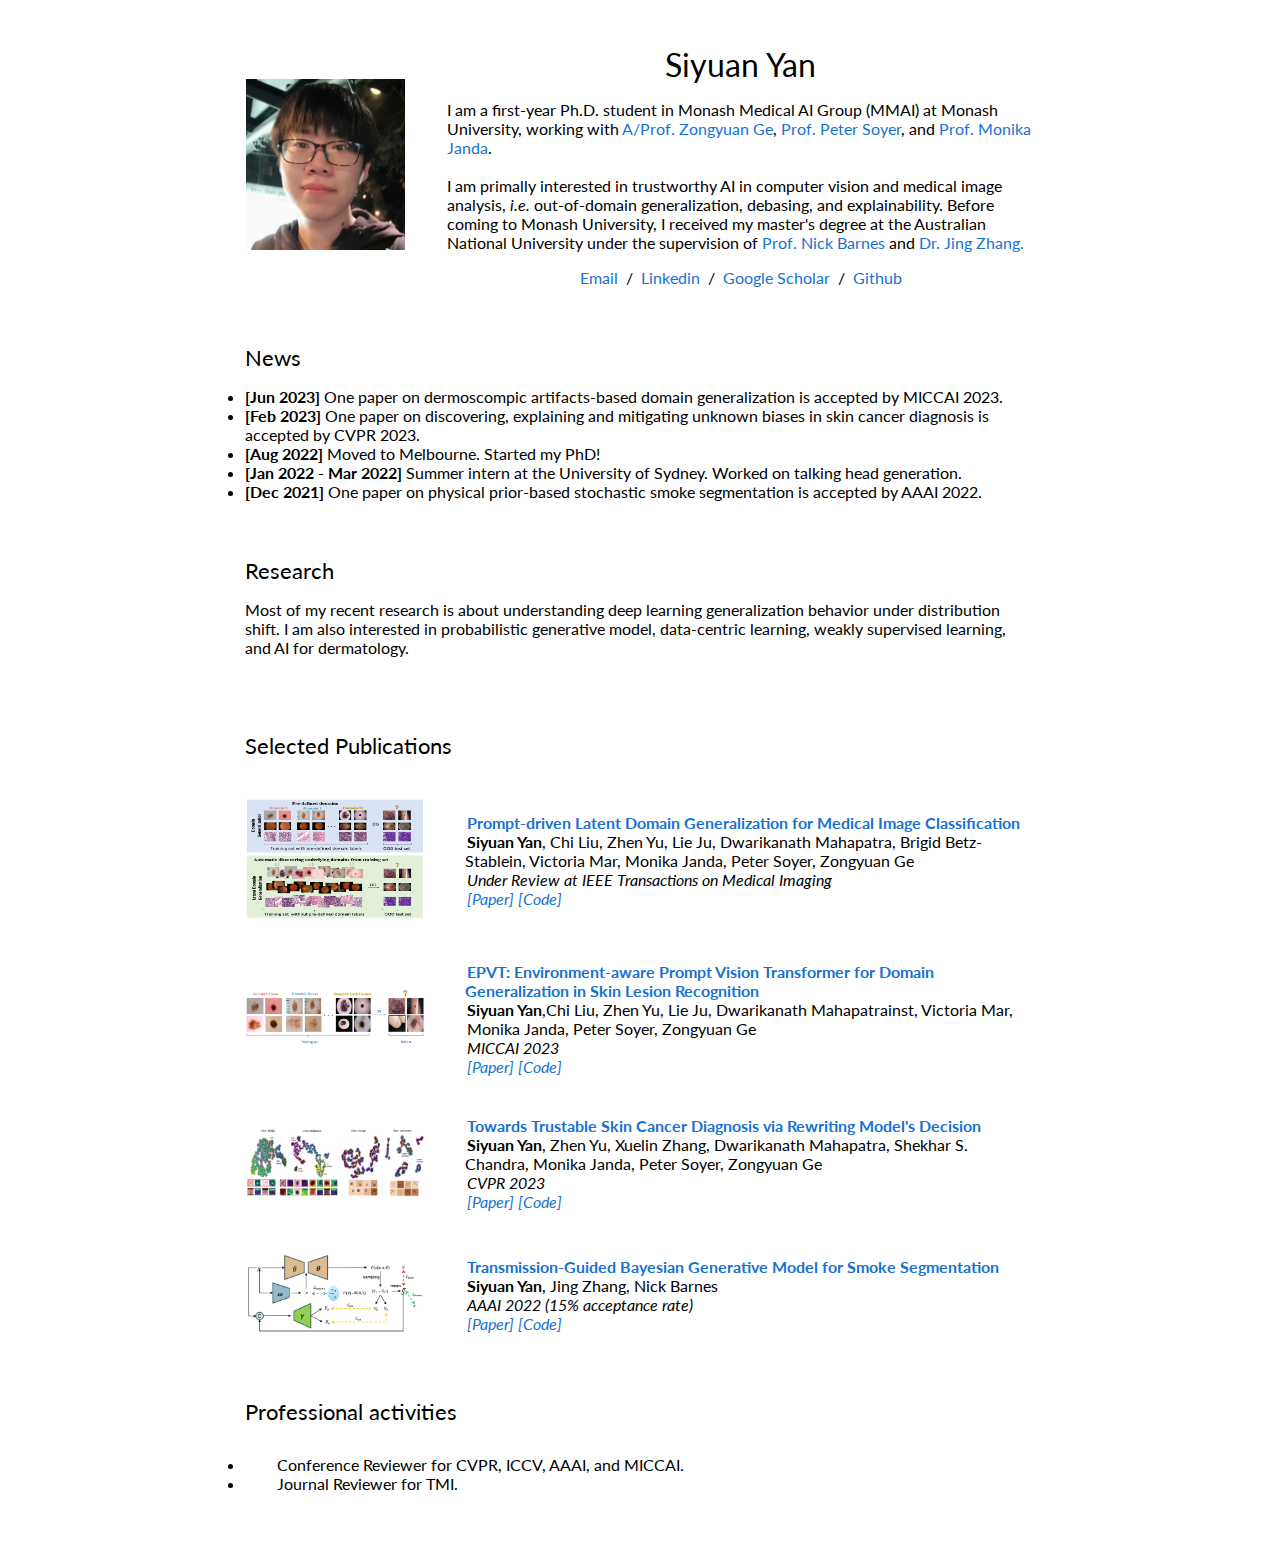
==== index.html @ 74eb12ff "update" ====
<!DOCTYPE HTML>
<html lang="en"><head><meta http-equiv="Content-Type" content="text/html; charset=UTF-8">
  <title>Siyuan Yan</title>

  <meta name="author" content="Siyuan Yan">
  <meta name="viewport" content="width=device-width, initial-scale=1">

  <link rel="stylesheet" type="text/css" href="stylesheet.css">

  <link rel="canonical" href="https://leonidk.com/">
  <link href="https://fonts.googleapis.com/css?family=Lato:400,700,400italic,700italic" rel="stylesheet" type="text/css">
  
  <!-- <link rel="icon" type="image/png" href="images/icon.png"> -->

  <!-- Global site tag (gtag.js) - Google Analytics -->
  <script async src="https://www.googletagmanager.com/gtag/js?id=G-W84Q98NV85"></script>
  <script>
    window.dataLayer = window.dataLayer || [];
    function gtag(){dataLayer.push(arguments);}
    gtag('js', new Date());

    gtag('config', 'G-W84Q98NV85');
  </script>

</head>



<body>
<table style="width:100%;max-width:830px;border:0px;border-spacing:0px;border-collapse:separate;margin-right:auto;margin-left:auto;"><tbody>

    <tr style="padding:0px">
      <td style="padding:0px">
        <table style="width:100%;border:0px;border-spacing:0px;border-collapse:separate;margin-right:auto;margin-left:auto;"><tbody>
          <tr style="padding:0px">
            <td style="padding:2.5%;width:16%;max-width:16%">
              <a href="images/siyuanyan.p"><img style="width:100%;max-width:100%" alt="profile photo" src="images/siyuanyan.png" class="hoverZoomLink"></a>
            </td>

            <td style="padding:2.5%;width:50%;vertical-align:middle;">
              <p style="text-align:center">
                <name> Siyuan Yan</name>
              </p>
              <p>I am a first-year Ph.D. student in Monash Medical AI Group (MMAI) at Monash University, working with  <a href="https://zongyuange.github.io/">A/Prof. Zongyuan Ge</a>, <a href="https://scholar.google.com.au/citations?user=PyM9YoAAAAAJ&hl=en"> Prof. Peter Soyer</a>, and  <a href="https://scholar.google.com.au/citations?user=dJmvfEMAAAAJ&hl=en"> Prof. Monika Janda</a>.
              <br />
              <br />
              I am primally interested in trustworthy AI in computer vision and medical image analysis, <i>i.e.</i> out-of-domain generalization, debasing, and explainability. Before coming to Monash University, I received my master's degree at the Australian National University under the supervision of  <a href="http://users.cecs.anu.edu.au/~nmb/">Prof. Nick Barnes</a> and  <a href="https://scholar.google.com.au/citations?user=Qa1DMv8AAAAJ&hl=en">Dr. Jing Zhang. </a></p>

              <p style="text-align:center">
              	<a href="https://mail.google.com/mail/u/0/?fs=1&tf=cm&source=mailto&to=siyuan.yan@monash.edu">Email</a> &nbsp/&nbsp
                <a href="https://www.linkedin.com/in/siyuan-yan-1496671bb/?originalSubdomain=au">Linkedin</a> &nbsp/&nbsp
                <a href="https://scholar.google.com/citations?hl=en&user=LGcOLREAAAAJ&view_op=list_works&authuser=1&gmla=AMpAcmRloBcYZOp_fPLMykEU8Mr9HqxjkShTy8hEq35S8aHawZgQpzpeVKXBcT5fn5tPhURKw5QIbd8HbtP946yY">Google Scholar</a> &nbsp/&nbsp
                <a href="https://github.com/SiyuanYan1">Github</a>
                <!-- <a href="data/CV_Jianyuan_2021.pdf">CV</a> -->
              </p>
            </td>
          </tr>
        </tbody></table>

	



           <table style="width:100%;border:0px;border-spacing:0px;border-collapse:separate;margin-right:auto;margin-left:auto;">
                <tbody>

                <!--### NEWS-->
                <tr>
                    <td style="padding:20px;width:100%;vertical-align:middle">
                        <heading>News</heading>
                        <p>
                        <li><b>[Jun 2023]</b> One paper on dermoscompic artifacts-based domain generalization is accepted by MICCAI 2023. </li>
                        <li><b>[Feb 2023]</b> One paper on discovering, explaining and mitigating unknown biases in skin cancer diagnosis is accepted by CVPR 2023.</li>
                        <li><b>[Aug 2022]</b> Moved to Melbourne. Started my PhD!</li>
                        <li><b>[Jan 2022 - Mar 2022]</b> Summer intern at the University of Sydney. Worked on talking head generation.</li>
                        <li><b>[Dec 2021]</b> One paper on physical prior-based stochastic smoke segmentation is accepted by AAAI 2022.</li>

                        </p>
                    </td>
                </tr>
                </tbody>
            </table>

            <table style="width:100%;border:0px;border-spacing:0px;border-collapse:separate;margin-right:auto;margin-left:auto;">
                <tbody>
                <!--### Research-->
                <tr>
                    <td style="padding:20px;width:100%;vertical-align:middle">
                        <heading>Research</heading>
                        <p> Most of my recent research is about understanding deep learning generalization behavior under distribution shift. I am also interested in probabilistic generative model, data-centric learning, weakly supervised learning, and AI for dermatology.
                        </p>
                    </td>
                </tr>
                </tbody>
            </table>





        <!-- <hr> -->
        <br>

        <table style="width:100%;border:0px;border-spacing:0px;border-collapse:separate;margin-right:auto;margin-left:auto;"><tbody>
          <tr>
            <td style="padding:20px;width:100%;vertical-align:middle">
              <heading>Selected Publications</heading>
            </td>
          </tr>
        </tbody></table>

        <table style="width:100%;border:0px;border-spacing:0px;border-collapse:separate;margin-right:auto;margin-left:auto;"><tbody>
          <tr>
            <td style="padding:20px;width:25%;vertical-align:middle">
              <img src="papers/PLDG.png" alt="PontTuset" width="180" height="120" style="border-style: none">
            </td>
            <td style="padding:20px;width:75%;valign:middle">
              <div style="text-indent:0.1em"> <a href=" ">
                <papertitle>Prompt-driven Latent Domain Generalization for Medical Image Classification </papertitle>
              </a> </div>
              <div style="text-indent:0.1em"> <strong>Siyuan Yan</strong>, Chi Liu, Zhen Yu, Lie Ju, Dwarikanath Mahapatra, Brigid Betz-Stablein, Victoria Mar, Monika Janda, Peter Soyer, Zongyuan Ge </div>
              <div style="text-indent:0.1em"> <i>Under Review at IEEE Transactions on Medical Imaging </div>
                 <div style="text-indent:0.1em"> <a href="">[Paper]</a>  <a href="">[Code]</a> 
      
              </td>
          </tr>
		
        <table style="width:100%;border:0px;border-spacing:0px;border-collapse:separate;margin-right:auto;margin-left:auto;"><tbody>
          <tr>
            <td style="padding:20px;width:25%;vertical-align:middle">
              <img src="papers/EPVT.png" alt="PontTuset" width="180" height="55" style="border-style: none">
            </td>
            <td style="padding:20px;width:75%;valign:middle">
              <div style="text-indent:0.1em"> <a href="https://arxiv.org/abs/2304.01508">
                <papertitle>EPVT: Environment-aware Prompt Vision Transformer for Domain Generalization in Skin Lesion Recognition</papertitle>
              </a> </div>
              <div style="text-indent:0.1em"> <strong>Siyuan Yan</strong>,Chi Liu, Zhen Yu, Lie Ju, Dwarikanath Mahapatrainst, Victoria Mar, </div>
              <div style="text-indent:0.1em">  Monika Janda, Peter Soyer, Zongyuan Ge </div>
              <div style="text-indent:0.1em"> <i>MICCAI 2023 </div>
              <div style="text-indent:0.1em"> <a href="https://arxiv.org/abs/2304.01508">[Paper]</a>  <a href="https://github.com/SiyuanYan1/EPVT">[Code]</a> </a>
              </td>
          </tr>

          <tr>
              <td style="padding:20px;width:25%;vertical-align:middle">
                <img src="papers/cvpr3.png" alt="PontTuset" width="180" height="70" style="border-style: none">
              </td>
              <td style="padding:20px;width:75%;valign:middle">
              <div style="text-indent:0.1em"> <a href="https://siyuanyan1.github.io/projects/trust_derm">
                <div style="text-indent:0.1em"> <a href="">
                  <papertitle>Towards Trustable Skin Cancer Diagnosis via Rewriting Model's Decision</papertitle>
                </a> </div>
                <div style="text-indent:0.1em"> <strong>Siyuan Yan</strong>, Zhen Yu, Xuelin Zhang, Dwarikanath Mahapatra, Shekhar S. Chandra, Monika Janda, Peter Soyer, Zongyuan Ge </div>
                <div style="text-indent:0.1em"> <i>CVPR 2023</div>
                <div style="text-indent:0.1em"> <a href="https://openaccess.thecvf.com/content/CVPR2023/papers/Yan_Towards_Trustable_Skin_Cancer_Diagnosis_via_Rewriting_Models_Decision_CVPR_2023_paper.pdf">[Paper]</a> <a href="">[Code]</a> 
          </tr>

          <tr>
              <td style="padding:20px;width:25%;vertical-align:middle">
                <img src="papers/AAAI22.png" alt="PontTuset" width="180" style="border-style: none">
              </td>

              <td style="padding:20px;width:75%;valign:middle">
                <div style="text-indent:0.1em"> <a href="https://ojs.aaai.org/index.php/AAAI/article/view/20207">
                  <papertitle>Transmission-Guided Bayesian Generative Model for Smoke Segmentation</papertitle>
                </a> </div>
                <div style="text-indent:0.1em"> <strong>Siyuan Yan</strong>, Jing Zhang, Nick Barnes </div>
            
                <div style="text-indent:0.1em"> <i>AAAI 2022 (15% acceptance rate) </div>
                <div style="text-indent:0.1em"> <a href="https://ojs.aaai.org/index.php/AAAI/article/view/20207">[Paper]</a>  <a href="https://github.com/SiyuanYan1/Transmission-BVM">[Code]</a> 
                </td>
          </tr>
          
              </tr>
        </tbody></table>


        <!-- <hr> -->
        <br>

        <table style="width:100%;border:0px;border-spacing:0px;border-collapse:separate;margin-right:auto;margin-left:auto;"><tbody>
          <tr>
            <td style="padding:20px 20px;width:100%;vertical-align:middle">
              <heading>Professional activities</heading>
            </td>
          </tr>

          <tr>
            <td style="padding:10px 20px;width:100%;valign:middle">
              <div style="text-indent:2em">  <li>Conference Reviewer for CVPR, ICCV, AAAI, and MICCAI.</li> </div>
               <div style="text-indent:2em">  <li>Journal Reviewer for TMI.</li> </div>
            </td>

          </tr>



        </tbody></table>


  <table class="sub-table" style="width: 100px; height: 50px;" align="center">

<script type="text/javascript" id="clustrmaps" src="//clustrmaps.com/map_v2.js?d=M97qfQHuZF5EjNcV7Dy9Huc58pzf_lkwg55cVZgbWNs&cl=ffffff&w=a"></script></table>


</body>

</html>
---- stylesheet.css ----
/* latin-ext */
@font-face {
  font-family: 'Lato';
  font-style: italic;
  font-weight: 400;
  src: local('Lato Italic'), local('Lato-Italic'), url(https://fonts.gstatic.com/s/lato/v15/S6u8w4BMUTPHjxsAUi-qNiXg7eU0.woff2) format('woff2');
  unicode-range: U+0100-024F, U+0259, U+1E00-1EFF, U+2020, U+20A0-20AB, U+20AD-20CF, U+2113, U+2C60-2C7F, U+A720-A7FF;
}
/* latin */
@font-face {
  font-family: 'Lato';
  font-style: italic;
  font-weight: 400;
  src: local('Lato Italic'), local('Lato-Italic'), url(https://fonts.gstatic.com/s/lato/v15/S6u8w4BMUTPHjxsAXC-qNiXg7Q.woff2) format('woff2');
  unicode-range: U+0000-00FF, U+0131, U+0152-0153, U+02BB-02BC, U+02C6, U+02DA, U+02DC, U+2000-206F, U+2074, U+20AC, U+2122, U+2191, U+2193, U+2212, U+2215, U+FEFF, U+FFFD;
}
/* latin-ext */
@font-face {
  font-family: 'Lato';
  font-style: italic;
  font-weight: 700;
  src: local('Lato Bold Italic'), local('Lato-BoldItalic'), url(https://fonts.gstatic.com/s/lato/v15/S6u_w4BMUTPHjxsI5wq_FQftx9897sxZ.woff2) format('woff2');
  unicode-range: U+0100-024F, U+0259, U+1E00-1EFF, U+2020, U+20A0-20AB, U+20AD-20CF, U+2113, U+2C60-2C7F, U+A720-A7FF;
}
/* latin */
@font-face {
  font-family: 'Lato';
  font-style: italic;
  font-weight: 700;
  src: local('Lato Bold Italic'), local('Lato-BoldItalic'), url(https://fonts.gstatic.com/s/lato/v15/S6u_w4BMUTPHjxsI5wq_Gwftx9897g.woff2) format('woff2');
  unicode-range: U+0000-00FF, U+0131, U+0152-0153, U+02BB-02BC, U+02C6, U+02DA, U+02DC, U+2000-206F, U+2074, U+20AC, U+2122, U+2191, U+2193, U+2212, U+2215, U+FEFF, U+FFFD;
}
/* latin-ext */
@font-face {
  font-family: 'Lato';
  font-style: normal;
  font-weight: 400;
  src: local('Lato Regular'), local('Lato-Regular'), url(https://fonts.gstatic.com/s/lato/v15/S6uyw4BMUTPHjxAwXiWtFCfQ7A.woff2) format('woff2');
  unicode-range: U+0100-024F, U+0259, U+1E00-1EFF, U+2020, U+20A0-20AB, U+20AD-20CF, U+2113, U+2C60-2C7F, U+A720-A7FF;
}
/* latin */
@font-face {
  font-family: 'Lato';
  font-style: normal;
  font-weight: 400;
  src: local('Lato Regular'), local('Lato-Regular'), url(https://fonts.gstatic.com/s/lato/v15/S6uyw4BMUTPHjx4wXiWtFCc.woff2) format('woff2');
  unicode-range: U+0000-00FF, U+0131, U+0152-0153, U+02BB-02BC, U+02C6, U+02DA, U+02DC, U+2000-206F, U+2074, U+20AC, U+2122, U+2191, U+2193, U+2212, U+2215, U+FEFF, U+FFFD;
}
/* latin-ext */
@font-face {
  font-family: 'Lato';
  font-style: normal;
  font-weight: 700;
  src: local('Lato Bold'), local('Lato-Bold'), url(https://fonts.gstatic.com/s/lato/v15/S6u9w4BMUTPHh6UVSwaPGQ3q5d0N7w.woff2) format('woff2');
  unicode-range: U+0100-024F, U+0259, U+1E00-1EFF, U+2020, U+20A0-20AB, U+20AD-20CF, U+2113, U+2C60-2C7F, U+A720-A7FF;
}
/* latin */
@font-face {
  font-family: 'Lato';
  font-style: normal;
  font-weight: 700;
  src: local('Lato Bold'), local('Lato-Bold'), url(https://fonts.gstatic.com/s/lato/v15/S6u9w4BMUTPHh6UVSwiPGQ3q5d0.woff2) format('woff2');
  unicode-range: U+0000-00FF, U+0131, U+0152-0153, U+02BB-02BC, U+02C6, U+02DA, U+02DC, U+2000-206F, U+2074, U+20AC, U+2122, U+2191, U+2193, U+2212, U+2215, U+FEFF, U+FFFD;
}

a {
  color: #1772d0;
  text-decoration: none;
}

a:focus,
a:hover {
  color: #f09228;
  text-decoration: none;
}

body,
td,
th,
tr,
p,
a {
  font-family: 'Lato', Verdana, Helvetica, sans-serif;
  font-size: 16px
}

strong {
  font-family: 'Lato', Verdana, Helvetica, sans-serif;
  font-size: 16px;
}

heading {
  font-family: 'Lato', Verdana, Helvetica, sans-serif;
  font-size: 22px;
}

papertitle {
  font-family: 'Lato', Verdana, Helvetica, sans-serif;
  font-size: 16px;
  font-weight: 700
}

name {
  font-family: 'Lato', Verdana, Helvetica, sans-serif;
  font-size: 32px;
}

.one {
  width: 160px;
  height: 160px;
  position: relative;
}

.two {
  width: 160px;
  height: 160px;
  position: absolute;
  transition: opacity .2s ease-in-out;
  -moz-transition: opacity .2s ease-in-out;
  -webkit-transition: opacity .2s ease-in-out;
}

.fade {
  transition: opacity .2s ease-in-out;
  -moz-transition: opacity .2s ease-in-out;
  -webkit-transition: opacity .2s ease-in-out;
}

span.highlight {
  background-color: #ffffd0;
}
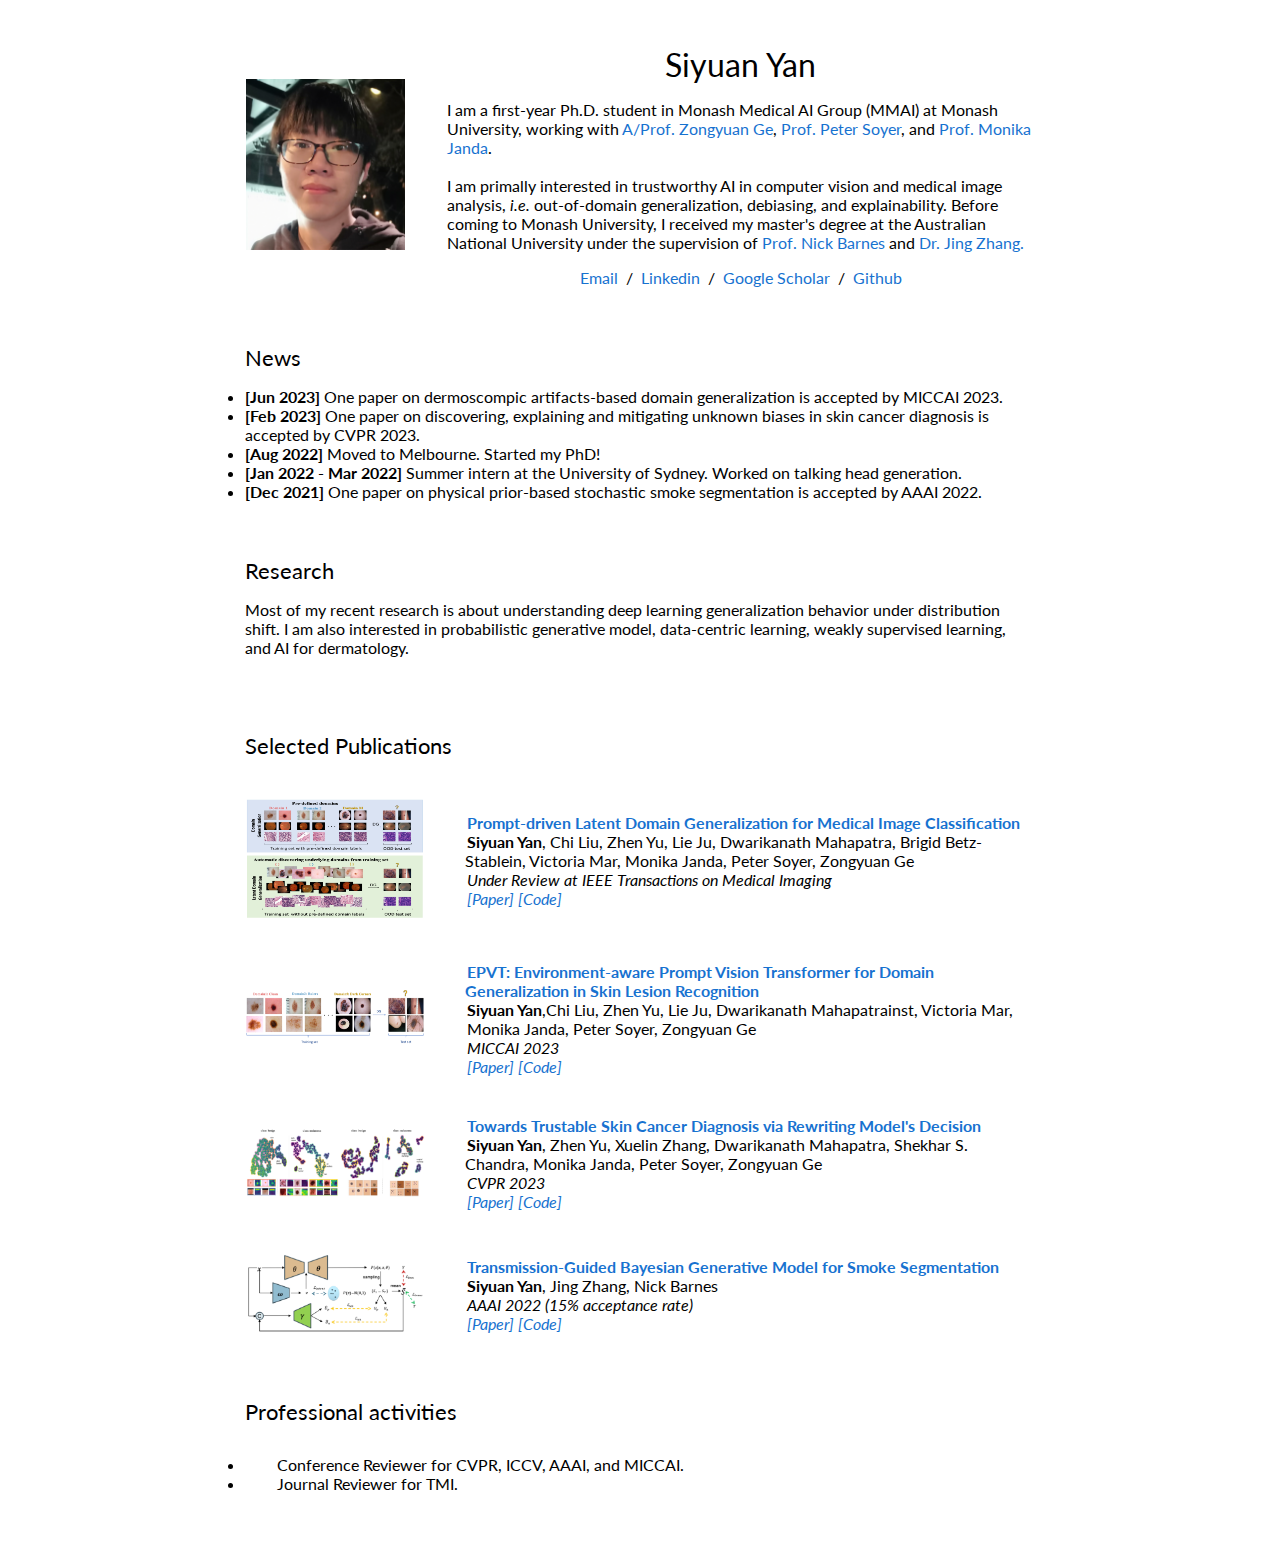
==== commit 17b11b4c: "up" ====
--- a/index.html
+++ b/index.html
@@ -44,12 +44,12 @@
               <p>I am a first-year Ph.D. student in Monash Medical AI Group (MMAI) at Monash University, working with  <a href="https://zongyuange.github.io/">A/Prof. Zongyuan Ge</a>, <a href="https://scholar.google.com.au/citations?user=PyM9YoAAAAAJ&hl=en"> Prof. Peter Soyer</a>, and  <a href="https://scholar.google.com.au/citations?user=dJmvfEMAAAAJ&hl=en"> Prof. Monika Janda</a>.
               <br />
               <br />
-              I am primally interested in trustworthy AI in computer vision and medical image analysis, <i>i.e.</i> out-of-domain generalization, debasing, and explainability. Before coming to Monash University, I received my master's degree at the Australian National University under the supervision of  <a href="http://users.cecs.anu.edu.au/~nmb/">Prof. Nick Barnes</a> and  <a href="https://scholar.google.com.au/citations?user=Qa1DMv8AAAAJ&hl=en">Dr. Jing Zhang. </a></p>
+              I am primally interested in trustworthy AI in computer vision and medical image analysis, <i>i.e.</i> out-of-domain generalization, debiasing, and explainability. Before coming to Monash University, I received my master's degree at the Australian National University under the supervision of  <a href="http://users.cecs.anu.edu.au/~nmb/">Prof. Nick Barnes</a> and  <a href="https://scholar.google.com.au/citations?user=Qa1DMv8AAAAJ&hl=en">Dr. Jing Zhang. </a></p>
 
               <p style="text-align:center">
               	<a href="https://mail.google.com/mail/u/0/?fs=1&tf=cm&source=mailto&to=siyuan.yan@monash.edu">Email</a> &nbsp/&nbsp
                 <a href="https://www.linkedin.com/in/siyuan-yan-1496671bb/?originalSubdomain=au">Linkedin</a> &nbsp/&nbsp
-                <a href="https://scholar.google.com/citations?hl=en&user=LGcOLREAAAAJ&view_op=list_works&authuser=1&gmla=AMpAcmRloBcYZOp_fPLMykEU8Mr9HqxjkShTy8hEq35S8aHawZgQpzpeVKXBcT5fn5tPhURKw5QIbd8HbtP946yY">Google Scholar</a> &nbsp/&nbsp
+                <a href="https://scholar.google.com/citations?user=LGcOLREAAAAJ&hl=en">Google Scholar</a> &nbsp/&nbsp
                 <a href="https://github.com/SiyuanYan1">Github</a>
                 <!-- <a href="data/CV_Jianyuan_2021.pdf">CV</a> -->
               </p>
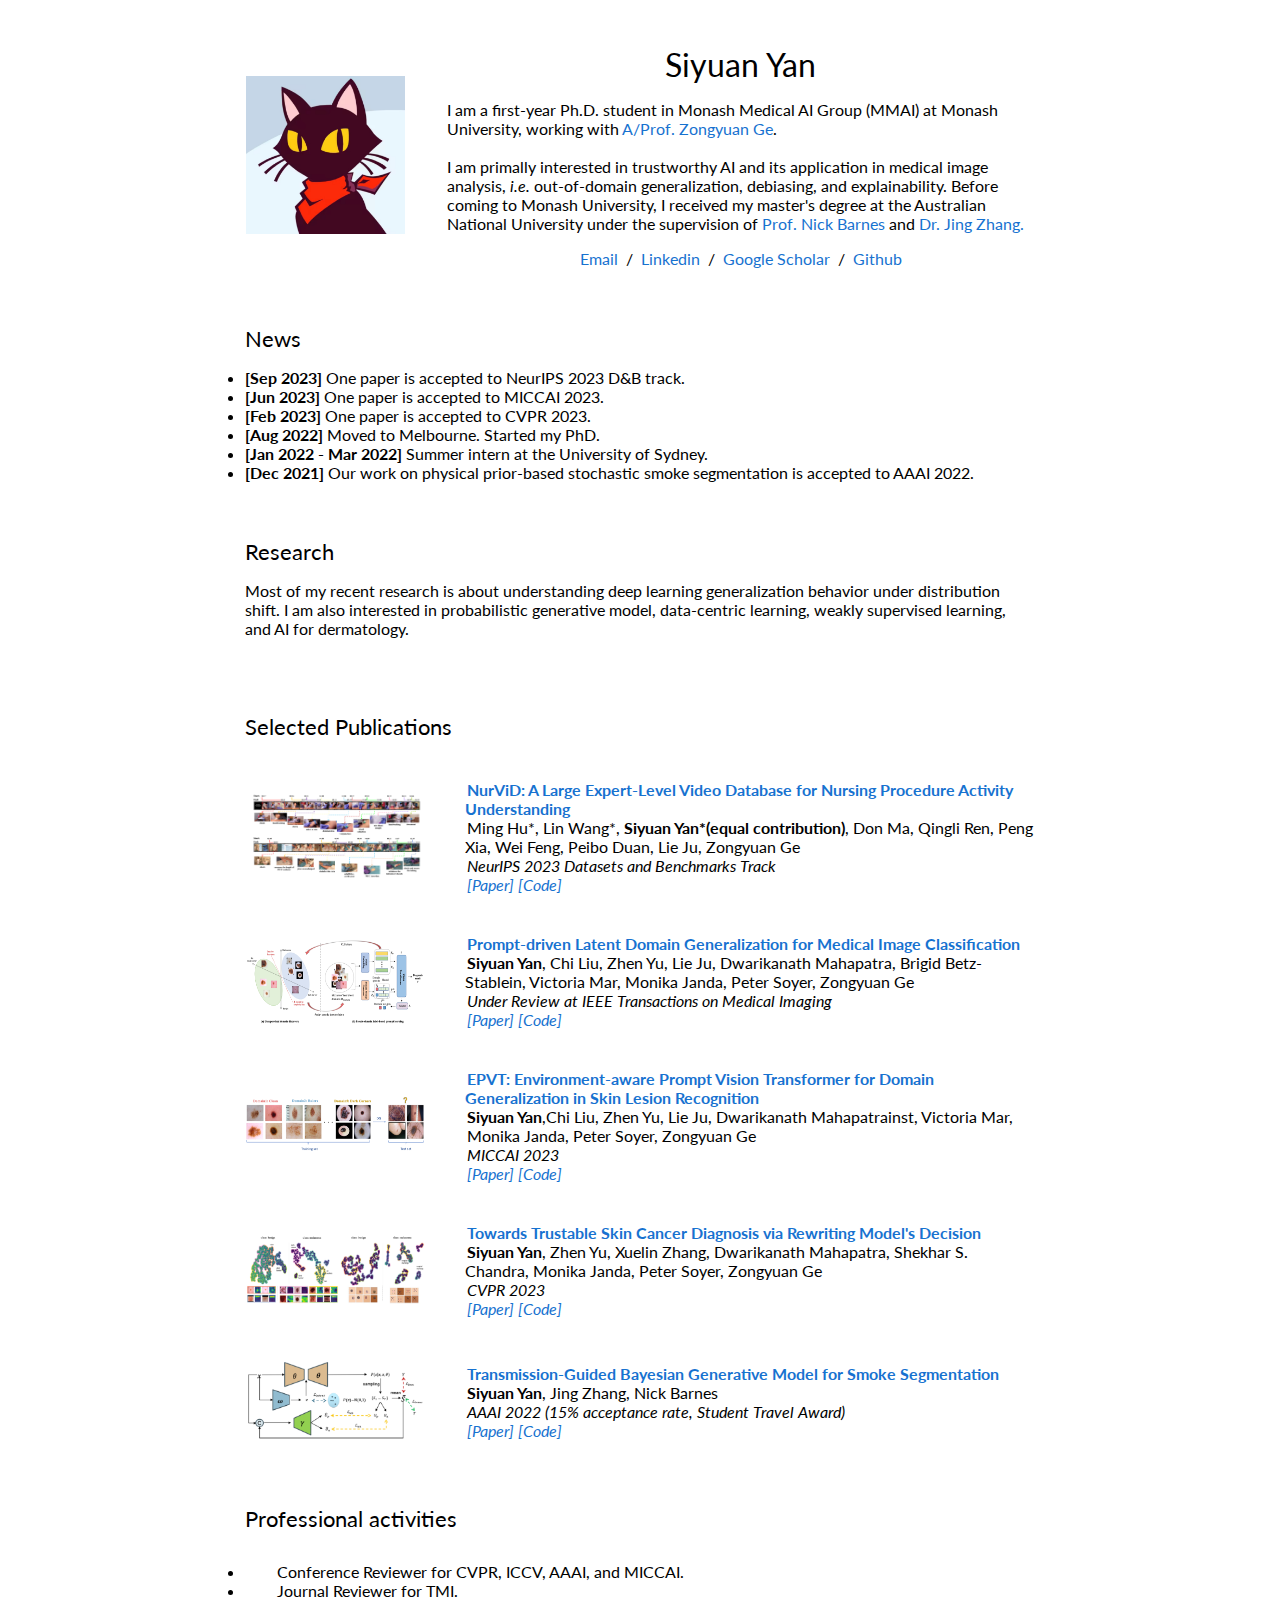
==== commit 08b5cb46: "cat" ====
--- a/index.html
+++ b/index.html
@@ -41,10 +41,10 @@
               <p style="text-align:center">
                 <name> Siyuan Yan</name>
               </p>
-              <p>I am a first-year Ph.D. student in Monash Medical AI Group (MMAI) at Monash University, working with  <a href="https://zongyuange.github.io/">A/Prof. Zongyuan Ge</a>, <a href="https://scholar.google.com.au/citations?user=PyM9YoAAAAAJ&hl=en"> Prof. Peter Soyer</a>, and  <a href="https://scholar.google.com.au/citations?user=dJmvfEMAAAAJ&hl=en"> Prof. Monika Janda</a>.
+              <p>I am a first-year Ph.D. student in Monash Medical AI Group (MMAI) at Monash University, working with  <a href="https://zongyuange.github.io/">A/Prof. Zongyuan Ge</a>.
               <br />
               <br />
-              I am primally interested in trustworthy AI in computer vision and medical image analysis, <i>i.e.</i> out-of-domain generalization, debiasing, and explainability. Before coming to Monash University, I received my master's degree at the Australian National University under the supervision of  <a href="http://users.cecs.anu.edu.au/~nmb/">Prof. Nick Barnes</a> and  <a href="https://scholar.google.com.au/citations?user=Qa1DMv8AAAAJ&hl=en">Dr. Jing Zhang. </a></p>
+              I am primally interested in trustworthy AI and its application in medical image analysis, <i>i.e.</i> out-of-domain generalization, debiasing, and explainability. Before coming to Monash University, I received my master's degree at the Australian National University under the supervision of  <a href="http://users.cecs.anu.edu.au/~nmb/">Prof. Nick Barnes</a> and  <a href="https://scholar.google.com.au/citations?user=Qa1DMv8AAAAJ&hl=en">Dr. Jing Zhang. </a></p>
 
               <p style="text-align:center">
               	<a href="https://mail.google.com/mail/u/0/?fs=1&tf=cm&source=mailto&to=siyuan.yan@monash.edu">Email</a> &nbsp/&nbsp
@@ -69,11 +69,12 @@
                     <td style="padding:20px;width:100%;vertical-align:middle">
                         <heading>News</heading>
                         <p>
-                        <li><b>[Jun 2023]</b> One paper on dermoscompic artifacts-based domain generalization is accepted by MICCAI 2023. </li>
-                        <li><b>[Feb 2023]</b> One paper on discovering, explaining and mitigating unknown biases in skin cancer diagnosis is accepted by CVPR 2023.</li>
-                        <li><b>[Aug 2022]</b> Moved to Melbourne. Started my PhD!</li>
-                        <li><b>[Jan 2022 - Mar 2022]</b> Summer intern at the University of Sydney. Worked on talking head generation.</li>
-                        <li><b>[Dec 2021]</b> One paper on physical prior-based stochastic smoke segmentation is accepted by AAAI 2022.</li>
+                       	<li><b>[Sep 2023]</b> One paper is accepted to NeurIPS 2023 D&B track. </li>
+                        <li><b>[Jun 2023]</b> One paper is accepted to MICCAI 2023. </li>
+                        <li><b>[Feb 2023]</b> One paper is accepted to CVPR 2023.</li>
+                        <li><b>[Aug 2022]</b> Moved to Melbourne. Started my PhD.</li>
+                        <li><b>[Jan 2022 - Mar 2022]</b> Summer intern at the University of Sydney. </li>
+                        <li><b>[Dec 2021]</b> Our work on physical prior-based stochastic smoke segmentation is accepted to AAAI 2022.</li>
 
                         </p>
                     </td>
@@ -108,11 +109,27 @@
             </td>
           </tr>
         </tbody></table>
-
-        <table style="width:100%;border:0px;border-spacing:0px;border-collapse:separate;margin-right:auto;margin-left:auto;"><tbody>
+           <table style="width:100%;border:0px;border-spacing:0px;border-collapse:separate;margin-right:auto;margin-left:auto;"><tbody>
           <tr>
             <td style="padding:20px;width:25%;vertical-align:middle">
-              <img src="papers/PLDG.png" alt="PontTuset" width="180" height="120" style="border-style: none">
+              <img src="papers/NeurIPS2023.png" alt="PontTuset" width="180" height="90" style="border-style: none">
+            </td>
+            <td style="padding:20px;width:75%;valign:middle">
+              <div style="text-indent:0.1em"> <a href=" ">
+                <papertitle>NurViD: A Large Expert-Level Video Database for Nursing Procedure Activity Understanding </papertitle>
+              </a> </div>
+              <div style="text-indent:0.1em"> Ming Hu*, Lin Wang*, <strong>Siyuan Yan*(equal contribution)</strong>, Don Ma, Qingli Ren, Peng Xia, Wei Feng, Peibo Duan, Lie Ju, Zongyuan Ge  </div>
+              <div style="text-indent:0.1em"> <i> NeurIPS 2023 Datasets and Benchmarks Track</div>
+                 <div style="text-indent:0.1em"> <a href="">[Paper]</a>  <a href="https://github.com/minghu0830/NurViD-benchmark">[Code]</a> 
+      
+              </td>
+          </tr>
+
+
+        <table style="width:100%;border:0px;border-spacing:0px;border-collapse:separate;margin-right:auto;margin-left:auto;"><tbody>
+          <tr>
+            <td style="padding:20px;width:25%;vertical-align:middle">
+              <img src="papers/TMI.png" alt="PontTuset" width="180" height="90" style="border-style: none">
             </td>
             <td style="padding:20px;width:75%;valign:middle">
               <div style="text-indent:0.1em"> <a href=" ">
@@ -166,7 +183,7 @@
                 </a> </div>
                 <div style="text-indent:0.1em"> <strong>Siyuan Yan</strong>, Jing Zhang, Nick Barnes </div>
             
-                <div style="text-indent:0.1em"> <i>AAAI 2022 (15% acceptance rate) </div>
+                <div style="text-indent:0.1em"> <i>AAAI 2022 (15% acceptance rate, Student Travel Award) </div>
                 <div style="text-indent:0.1em"> <a href="https://ojs.aaai.org/index.php/AAAI/article/view/20207">[Paper]</a>  <a href="https://github.com/SiyuanYan1/Transmission-BVM">[Code]</a> 
                 </td>
           </tr>
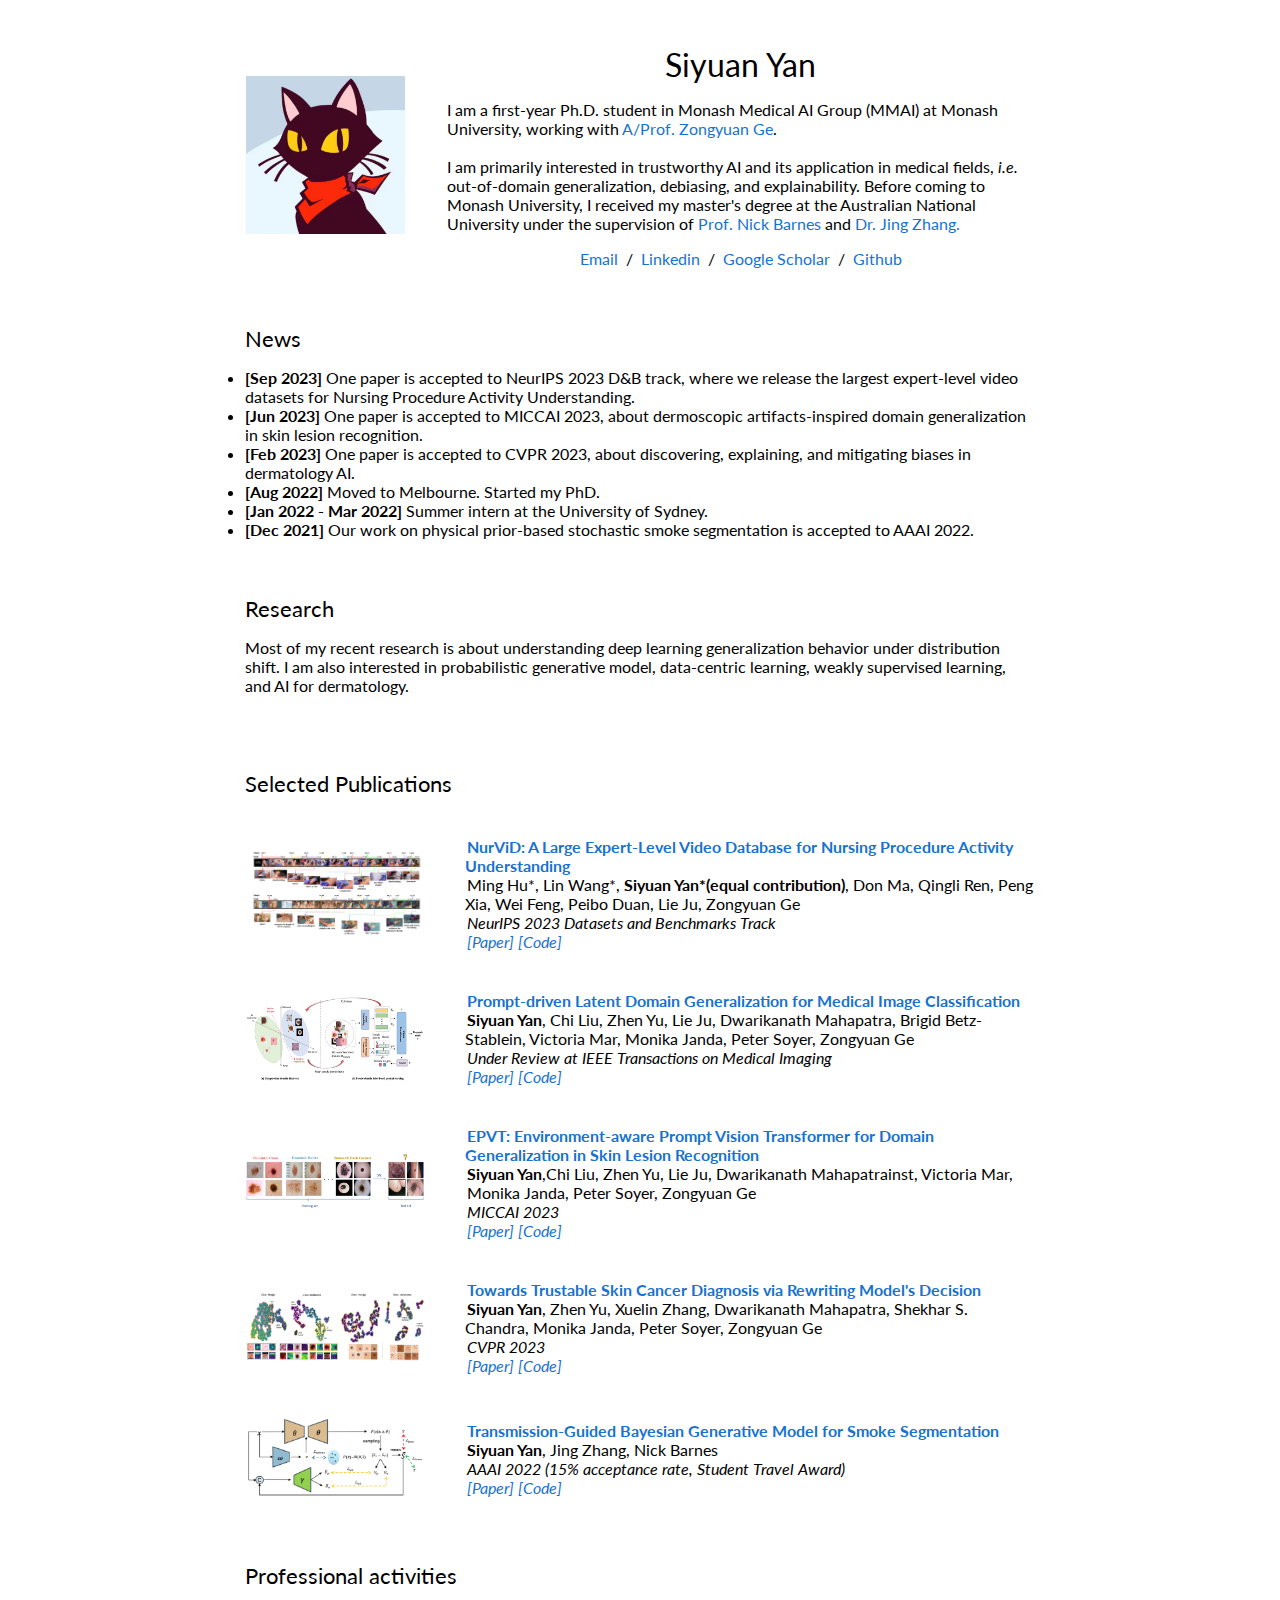
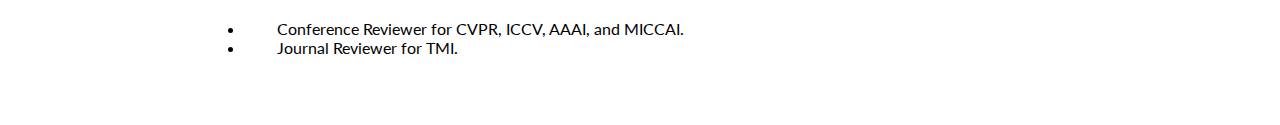
==== commit f612a474: "add" ====
--- a/index.html
+++ b/index.html
@@ -44,7 +44,7 @@
               <p>I am a first-year Ph.D. student in Monash Medical AI Group (MMAI) at Monash University, working with  <a href="https://zongyuange.github.io/">A/Prof. Zongyuan Ge</a>.
               <br />
               <br />
-              I am primally interested in trustworthy AI and its application in medical image analysis, <i>i.e.</i> out-of-domain generalization, debiasing, and explainability. Before coming to Monash University, I received my master's degree at the Australian National University under the supervision of  <a href="http://users.cecs.anu.edu.au/~nmb/">Prof. Nick Barnes</a> and  <a href="https://scholar.google.com.au/citations?user=Qa1DMv8AAAAJ&hl=en">Dr. Jing Zhang. </a></p>
+              I am primarily interested in trustworthy AI and its application in medical fields, <i>i.e.</i> out-of-domain generalization, debiasing, and explainability. Before coming to Monash University, I received my master's degree at the Australian National University under the supervision of  <a href="http://users.cecs.anu.edu.au/~nmb/">Prof. Nick Barnes</a> and  <a href="https://scholar.google.com.au/citations?user=Qa1DMv8AAAAJ&hl=en">Dr. Jing Zhang. </a></p>
 
               <p style="text-align:center">
               	<a href="https://mail.google.com/mail/u/0/?fs=1&tf=cm&source=mailto&to=siyuan.yan@monash.edu">Email</a> &nbsp/&nbsp
@@ -69,9 +69,9 @@
                     <td style="padding:20px;width:100%;vertical-align:middle">
                         <heading>News</heading>
                         <p>
-                       	<li><b>[Sep 2023]</b> One paper is accepted to NeurIPS 2023 D&B track. </li>
-                        <li><b>[Jun 2023]</b> One paper is accepted to MICCAI 2023. </li>
-                        <li><b>[Feb 2023]</b> One paper is accepted to CVPR 2023.</li>
+                       	<li><b>[Sep 2023]</b> One paper is accepted to NeurIPS 2023 D&B track, where we release the largest expert-level video datasets for Nursing Procedure Activity Understanding. </li>
+                        <li><b>[Jun 2023]</b> One paper is accepted to MICCAI 2023, about dermoscopic artifacts-inspired domain generalization in skin lesion recognition. </li>
+                        <li><b>[Feb 2023]</b> One paper is accepted to CVPR 2023, about discovering, explaining, and mitigating biases in dermatology AI.</li>
                         <li><b>[Aug 2022]</b> Moved to Melbourne. Started my PhD.</li>
                         <li><b>[Jan 2022 - Mar 2022]</b> Summer intern at the University of Sydney. </li>
                         <li><b>[Dec 2021]</b> Our work on physical prior-based stochastic smoke segmentation is accepted to AAAI 2022.</li>
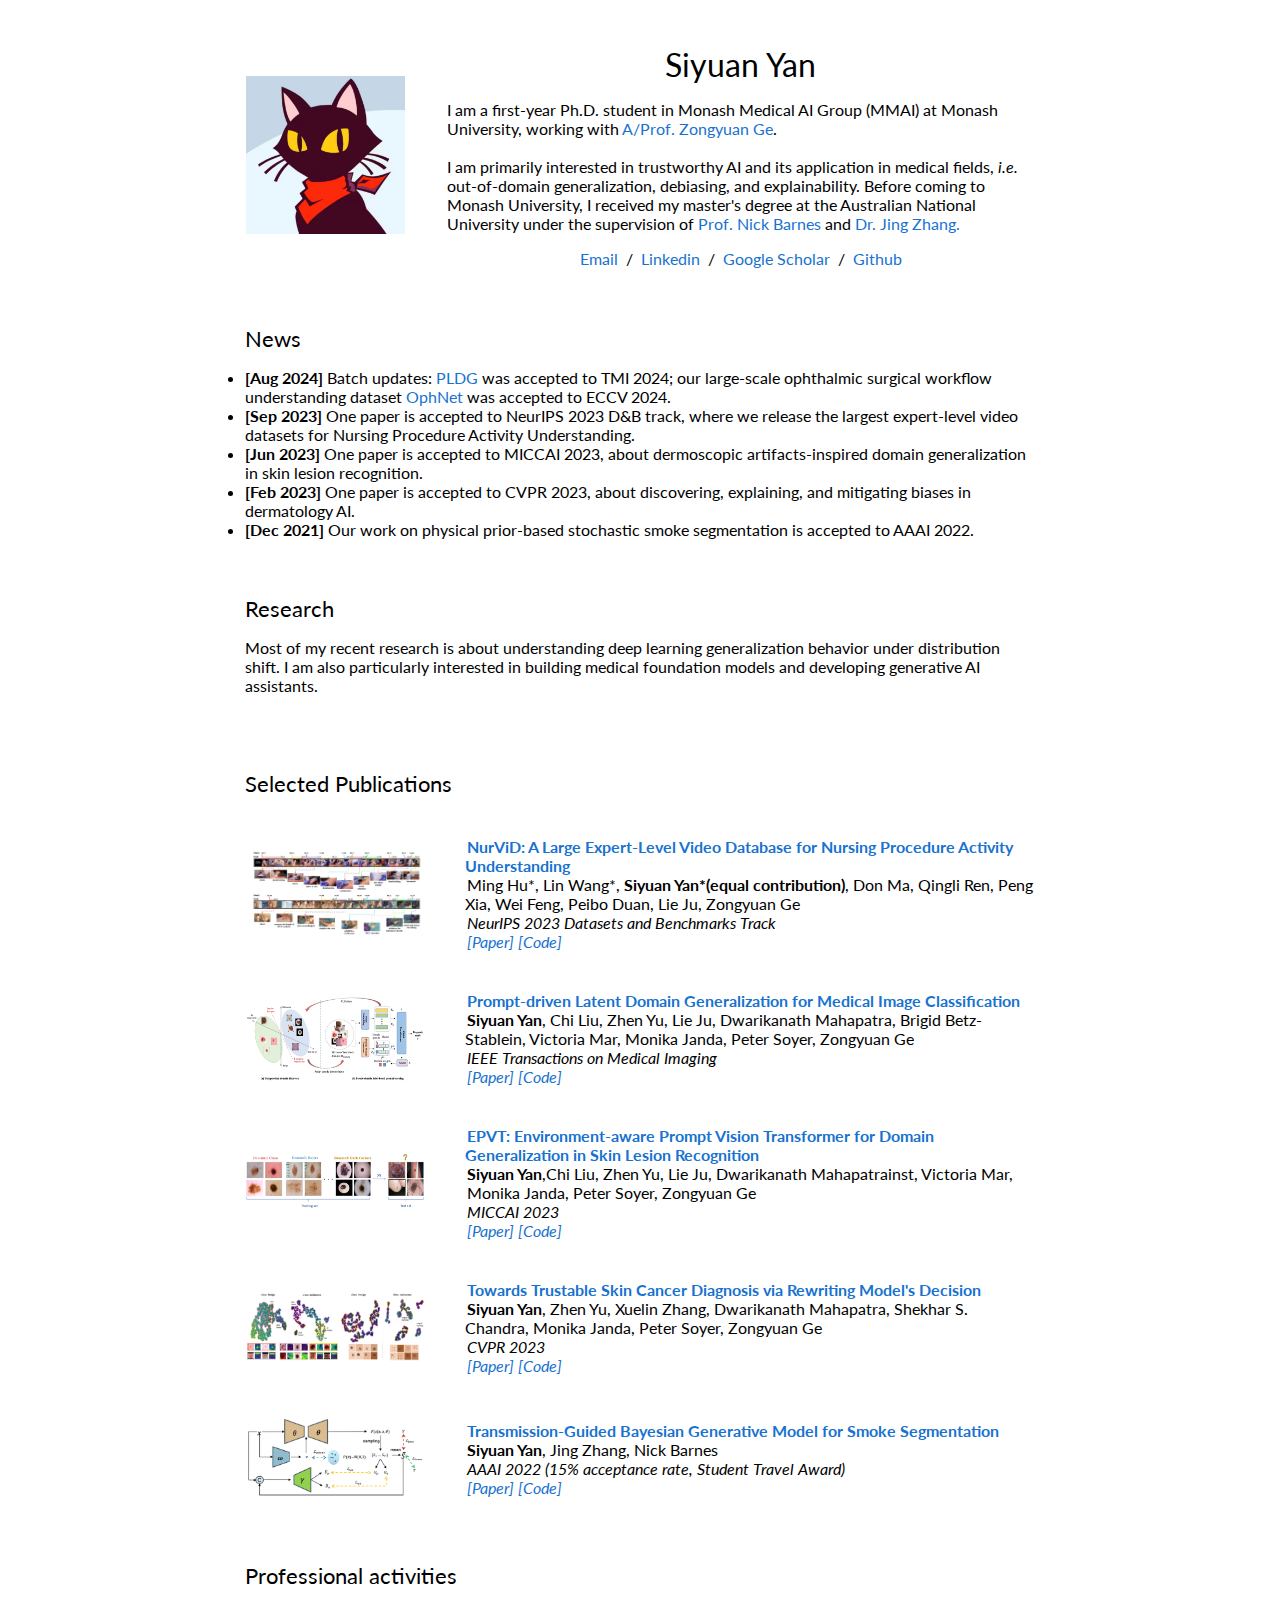
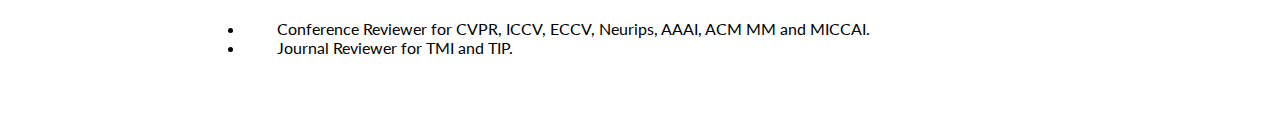
==== commit 21df28c8: "batch update" ====
--- a/index.html
+++ b/index.html
@@ -57,10 +57,6 @@
           </tr>
         </tbody></table>
 
-	
-
-
-
            <table style="width:100%;border:0px;border-spacing:0px;border-collapse:separate;margin-right:auto;margin-left:auto;">
                 <tbody>
 
@@ -69,11 +65,10 @@
                     <td style="padding:20px;width:100%;vertical-align:middle">
                         <heading>News</heading>
                         <p>
+                        <li><b>[Aug 2024]</b> Batch updates: <a href="https://arxiv.org/abs/2401.03002">PLDG</a> was accepted to TMI 2024; our large-scale ophthalmic surgical workflow understanding dataset <a href="https://arxiv.org/abs/2401.03002">OphNet</a> was accepted to ECCV 2024. </li>
                        	<li><b>[Sep 2023]</b> One paper is accepted to NeurIPS 2023 D&B track, where we release the largest expert-level video datasets for Nursing Procedure Activity Understanding. </li>
                         <li><b>[Jun 2023]</b> One paper is accepted to MICCAI 2023, about dermoscopic artifacts-inspired domain generalization in skin lesion recognition. </li>
                         <li><b>[Feb 2023]</b> One paper is accepted to CVPR 2023, about discovering, explaining, and mitigating biases in dermatology AI.</li>
-                        <li><b>[Aug 2022]</b> Moved to Melbourne. Started my PhD.</li>
-                        <li><b>[Jan 2022 - Mar 2022]</b> Summer intern at the University of Sydney. </li>
                         <li><b>[Dec 2021]</b> Our work on physical prior-based stochastic smoke segmentation is accepted to AAAI 2022.</li>
 
                         </p>
@@ -88,14 +83,12 @@
                 <tr>
                     <td style="padding:20px;width:100%;vertical-align:middle">
                         <heading>Research</heading>
-                        <p> Most of my recent research is about understanding deep learning generalization behavior under distribution shift. I am also interested in probabilistic generative model, data-centric learning, weakly supervised learning, and AI for dermatology.
+                        <p> Most of my recent research is about understanding deep learning generalization behavior under distribution shift. I am also particularly interested in building medical foundation models and developing generative AI assistants.
                         </p>
                     </td>
                 </tr>
                 </tbody>
             </table>
-
-
 
 
 
@@ -136,7 +129,7 @@
                 <papertitle>Prompt-driven Latent Domain Generalization for Medical Image Classification </papertitle>
               </a> </div>
               <div style="text-indent:0.1em"> <strong>Siyuan Yan</strong>, Chi Liu, Zhen Yu, Lie Ju, Dwarikanath Mahapatra, Brigid Betz-Stablein, Victoria Mar, Monika Janda, Peter Soyer, Zongyuan Ge </div>
-              <div style="text-indent:0.1em"> <i>Under Review at IEEE Transactions on Medical Imaging </div>
+              <div style="text-indent:0.1em"> <i>IEEE Transactions on Medical Imaging </div>
                  <div style="text-indent:0.1em"> <a href="">[Paper]</a>  <a href="">[Code]</a> 
       
               </td>
@@ -204,8 +197,8 @@
 
           <tr>
             <td style="padding:10px 20px;width:100%;valign:middle">
-              <div style="text-indent:2em">  <li>Conference Reviewer for CVPR, ICCV, AAAI, and MICCAI.</li> </div>
-               <div style="text-indent:2em">  <li>Journal Reviewer for TMI.</li> </div>
+              <div style="text-indent:2em">  <li>Conference Reviewer for CVPR, ICCV, ECCV, Neurips, AAAI, ACM MM and MICCAI.</li> </div>
+               <div style="text-indent:2em">  <li>Journal Reviewer for TMI and TIP.</li> </div>
             </td>
 
           </tr>
